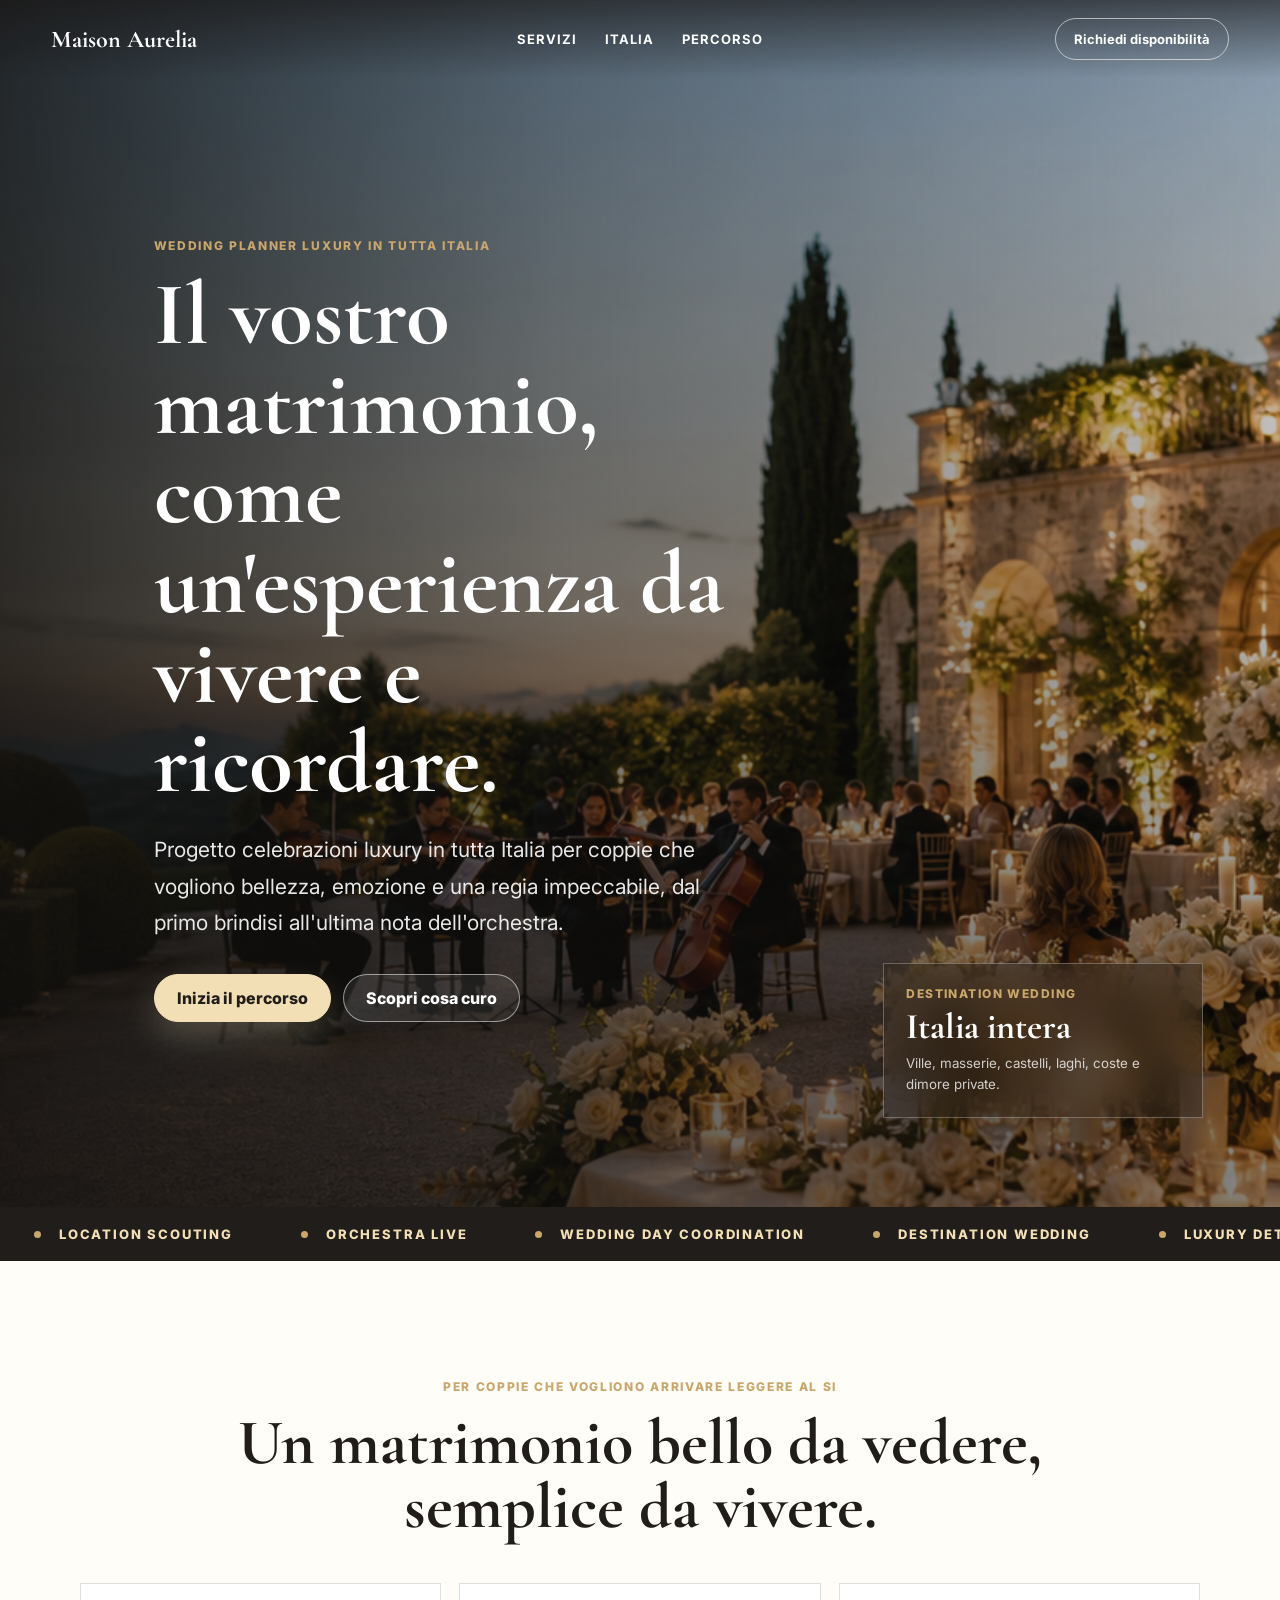
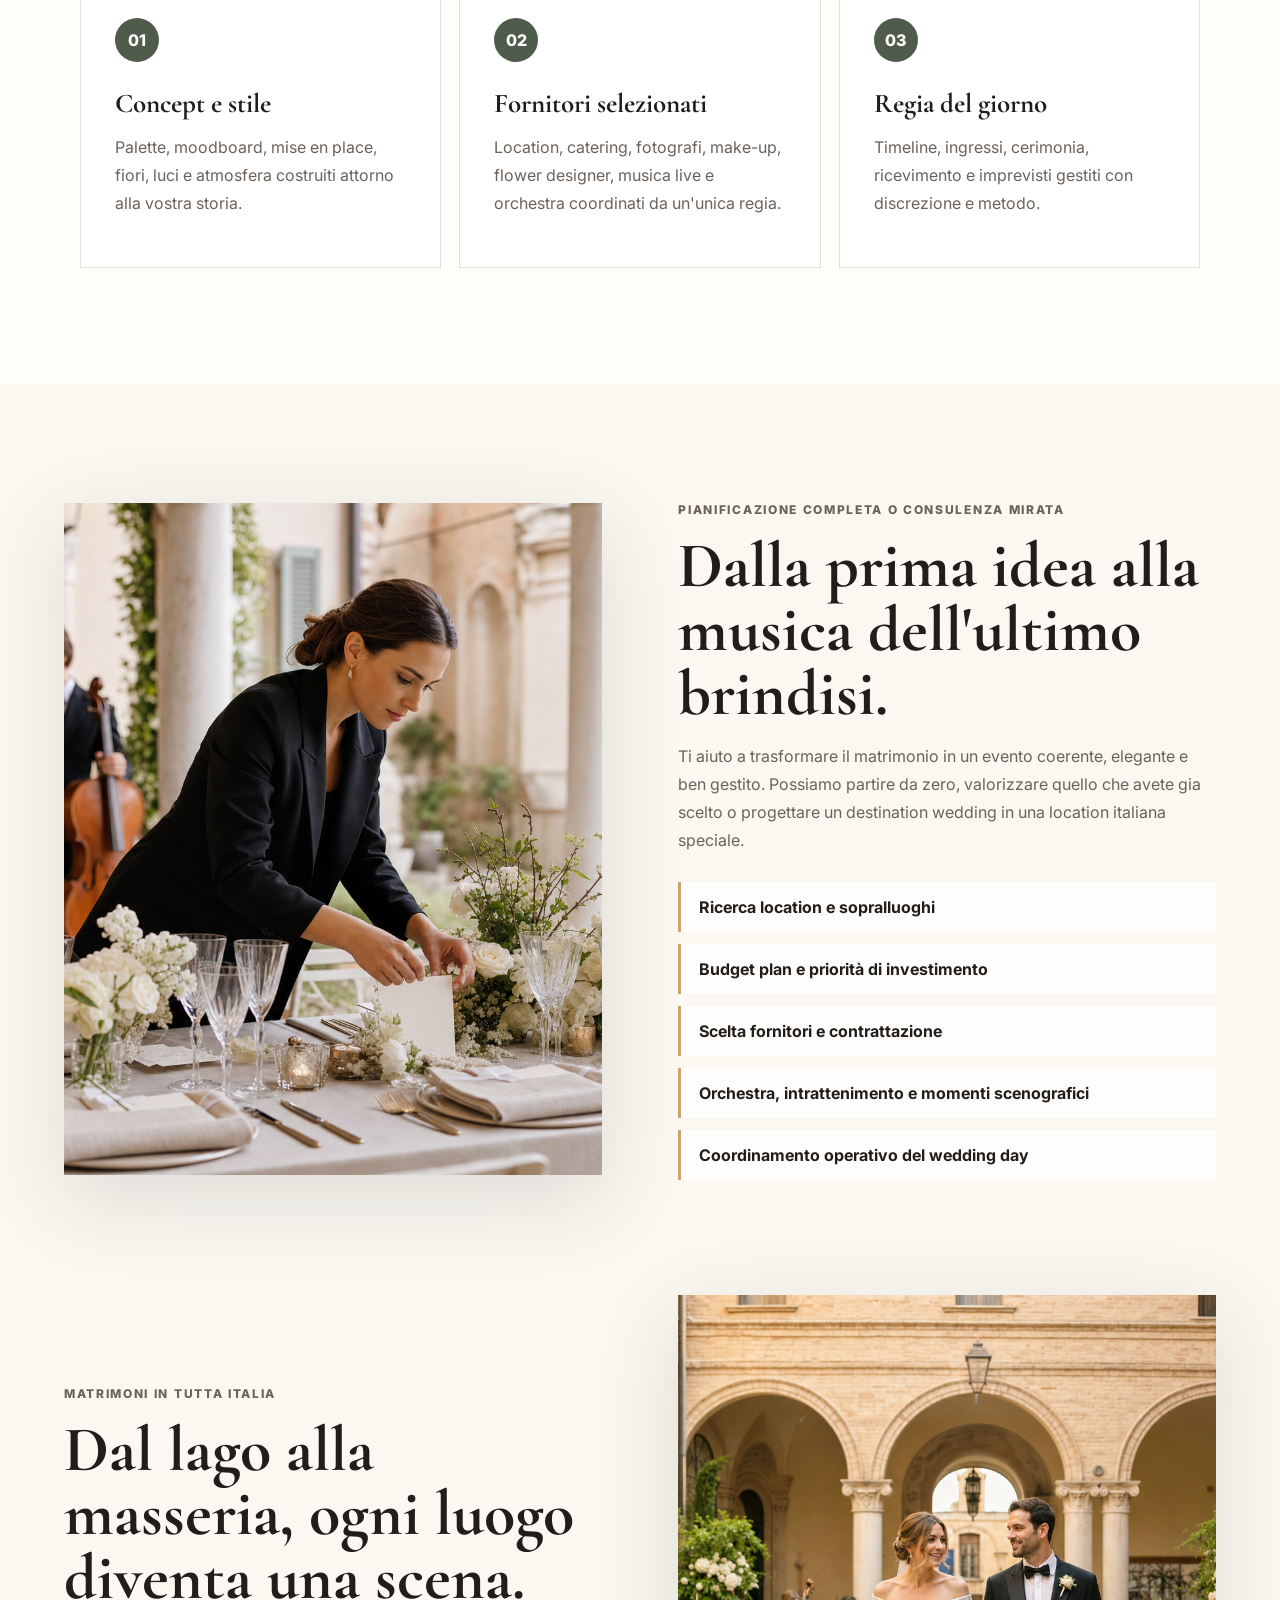
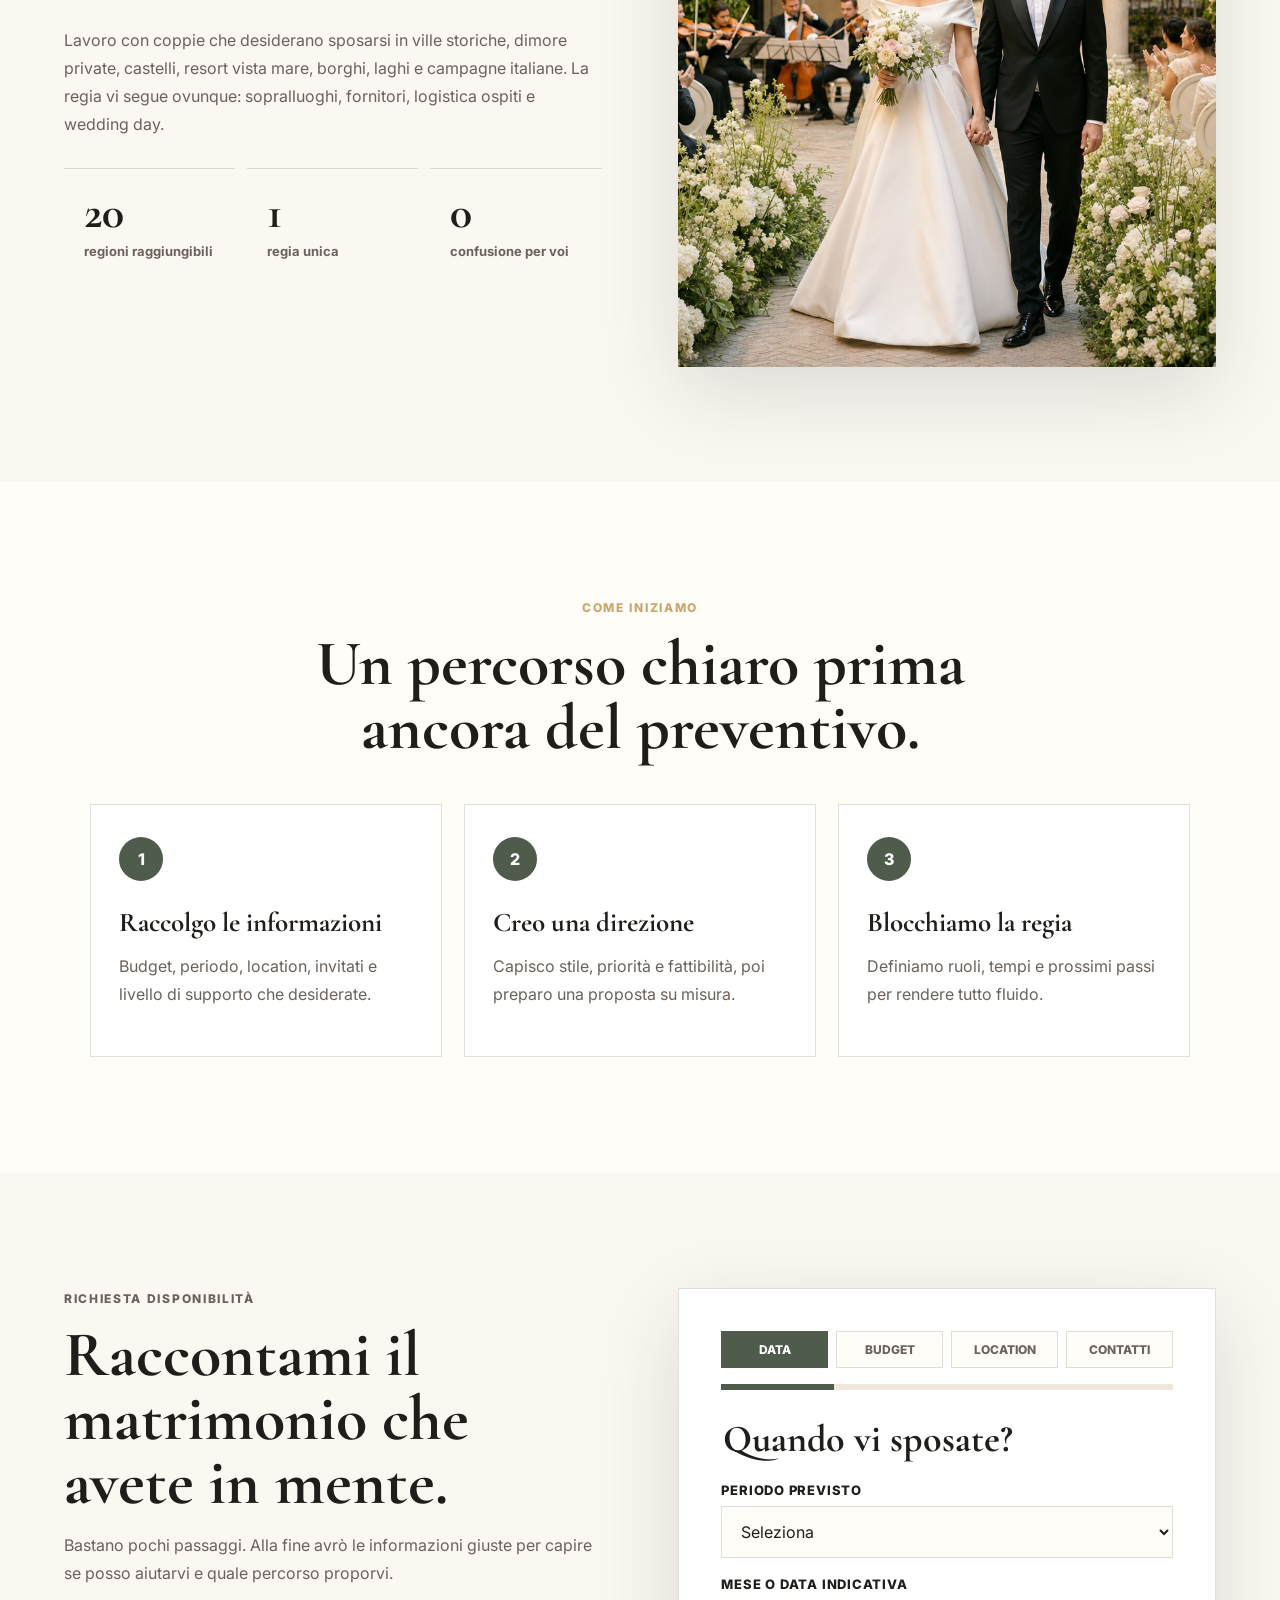
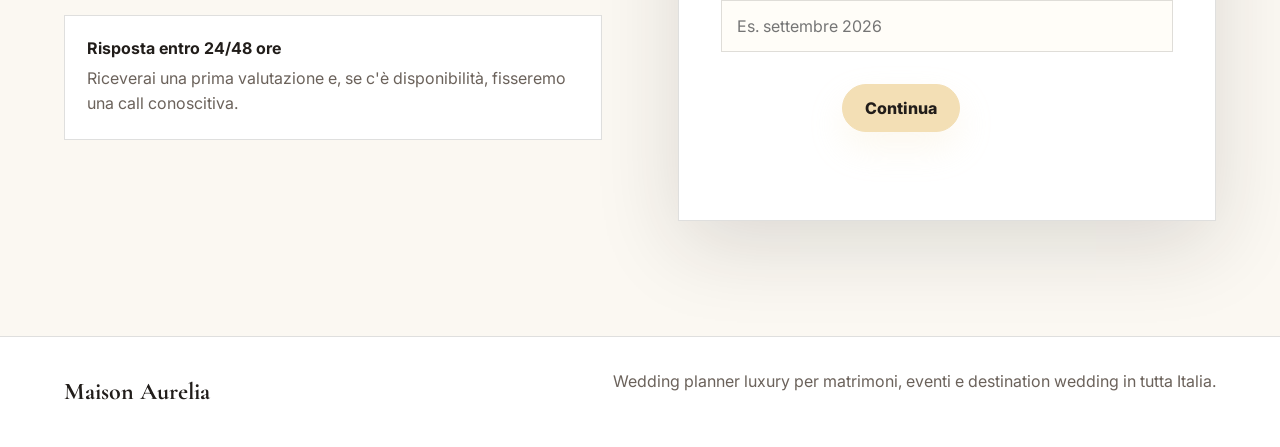
==== index.html @ 3a165bbe "Publish Maison Aurelia landing page" ====
<!doctype html>
<html lang="it">
  <head>
    <meta charset="UTF-8" />
    <meta name="viewport" content="width=device-width, initial-scale=1.0" />
    <title>Maison Aurelia | Wedding Planner Luxury in Italia</title>
    <meta
      name="description"
      content="Wedding planner luxury per matrimoni eleganti in tutta Italia. Progettazione, location, fornitori, orchestra e regia completa del giorno del si."
    />
    <link rel="preconnect" href="https://fonts.googleapis.com" />
    <link rel="preconnect" href="https://fonts.gstatic.com" crossorigin />
    <link
      href="https://fonts.googleapis.com/css2?family=Cormorant+Garamond:wght@500;600;700&family=Inter:wght@400;500;600;700&display=swap"
      rel="stylesheet"
    />
    <link rel="stylesheet" href="styles.css" />
  </head>
  <body>
    <header class="site-header" aria-label="Navigazione principale">
      <a class="brand" href="#top">Maison Aurelia</a>
      <nav>
        <a href="#servizi">Servizi</a>
        <a href="#italia">Italia</a>
        <a href="#percorso">Percorso</a>
      </nav>
      <a class="header-cta" href="#richiesta">Richiedi disponibilità</a>
    </header>

    <main id="top">
      <section class="hero" aria-label="Wedding planner luxury">
        <img src="assets/wedding-hero.png" alt="Ricevimento luxury con orchestra dal vivo" />
        <div class="hero-overlay"></div>
        <div class="hero-content">
          <p class="eyebrow">Wedding planner luxury in tutta Italia</p>
          <h1>Il vostro matrimonio, come un'esperienza da vivere e ricordare.</h1>
          <p class="hero-copy">
            Progetto celebrazioni luxury in tutta Italia per coppie che vogliono
            bellezza, emozione e una regia impeccabile, dal primo brindisi
            all'ultima nota dell'orchestra.
          </p>
          <div class="hero-actions">
            <a class="button primary" href="#richiesta">Inizia il percorso</a>
            <a class="button secondary" href="#servizi">Scopri cosa curo</a>
          </div>
        </div>
        <div class="hero-card" aria-label="Dettagli wedding experience">
          <span>Destination wedding</span>
          <strong>Italia intera</strong>
          <small>Ville, masserie, castelli, laghi, coste e dimore private.</small>
        </div>
      </section>

      <div class="marquee" aria-hidden="true">
        <div>
          <span>Location scouting</span>
          <span>Orchestra live</span>
          <span>Wedding day coordination</span>
          <span>Destination wedding</span>
          <span>Luxury details</span>
          <span>Location scouting</span>
          <span>Orchestra live</span>
          <span>Wedding day coordination</span>
        </div>
      </div>

      <section class="intro band">
        <div class="section-heading" data-reveal>
          <p class="eyebrow">Per coppie che vogliono arrivare leggere al si</p>
          <h2>Un matrimonio bello da vedere, semplice da vivere.</h2>
        </div>
        <div class="intro-grid">
          <article data-reveal>
            <span>01</span>
            <h3>Concept e stile</h3>
            <p>Palette, moodboard, mise en place, fiori, luci e atmosfera costruiti attorno alla vostra storia.</p>
          </article>
          <article data-reveal>
            <span>02</span>
            <h3>Fornitori selezionati</h3>
            <p>Location, catering, fotografi, make-up, flower designer, musica live e orchestra coordinati da un'unica regia.</p>
          </article>
          <article data-reveal>
            <span>03</span>
            <h3>Regia del giorno</h3>
            <p>Timeline, ingressi, cerimonia, ricevimento e imprevisti gestiti con discrezione e metodo.</p>
          </article>
        </div>
      </section>

      <section id="servizi" class="split-section">
        <div class="split-image" data-reveal>
          <img src="assets/wedding-planning.png" alt="Wedding planner che cura un allestimento elegante" />
        </div>
        <div class="split-copy" data-reveal>
          <p class="eyebrow">Pianificazione completa o consulenza mirata</p>
          <h2>Dalla prima idea alla musica dell'ultimo brindisi.</h2>
          <p>
            Ti aiuto a trasformare il matrimonio in un evento coerente, elegante e ben gestito.
            Possiamo partire da zero, valorizzare quello che avete gia scelto o progettare
            un destination wedding in una location italiana speciale.
          </p>
          <ul class="check-list">
            <li>Ricerca location e sopralluoghi</li>
            <li>Budget plan e priorità di investimento</li>
            <li>Scelta fornitori e contrattazione</li>
            <li>Orchestra, intrattenimento e momenti scenografici</li>
            <li>Coordinamento operativo del wedding day</li>
          </ul>
        </div>
      </section>

      <section id="italia" class="italy-section">
        <div class="italy-copy" data-reveal>
          <p class="eyebrow">Matrimoni in tutta Italia</p>
          <h2>Dal lago alla masseria, ogni luogo diventa una scena.</h2>
          <p>
            Lavoro con coppie che desiderano sposarsi in ville storiche, dimore private,
            castelli, resort vista mare, borghi, laghi e campagne italiane. La regia
            vi segue ovunque: sopralluoghi, fornitori, logistica ospiti e wedding day.
          </p>
          <div class="stats">
            <div><strong data-count="20">0</strong><span>regioni raggiungibili</span></div>
            <div><strong data-count="1">0</strong><span>regia unica</span></div>
            <div><strong data-count="0">0</strong><span>confusione per voi</span></div>
          </div>
        </div>
        <div class="italy-image" data-reveal>
          <img src="assets/wedding-italy.png" alt="Cerimonia luxury italiana con orchestra" />
        </div>
      </section>

      <section id="percorso" class="process band">
        <div class="section-heading narrow" data-reveal>
          <p class="eyebrow">Come iniziamo</p>
          <h2>Un percorso chiaro prima ancora del preventivo.</h2>
        </div>
        <div class="timeline">
          <div data-reveal>
            <span>1</span>
            <h3>Raccolgo le informazioni</h3>
            <p>Budget, periodo, location, invitati e livello di supporto che desiderate.</p>
          </div>
          <div data-reveal>
            <span>2</span>
            <h3>Creo una direzione</h3>
            <p>Capisco stile, priorità e fattibilità, poi preparo una proposta su misura.</p>
          </div>
          <div data-reveal>
            <span>3</span>
            <h3>Blocchiamo la regia</h3>
            <p>Definiamo ruoli, tempi e prossimi passi per rendere tutto fluido.</p>
          </div>
        </div>
      </section>

      <section id="richiesta" class="lead-section">
        <div class="lead-copy" data-reveal>
          <p class="eyebrow">Richiesta disponibilità</p>
          <h2>Raccontami il matrimonio che avete in mente.</h2>
          <p>
            Bastano pochi passaggi. Alla fine avrò le informazioni giuste per capire
            se posso aiutarvi e quale percorso proporvi.
          </p>
          <div class="contact-note">
            <strong>Risposta entro 24/48 ore</strong>
            <span>Riceverai una prima valutazione e, se c'è disponibilità, fisseremo una call conoscitiva.</span>
          </div>
        </div>

        <form class="wizard" id="weddingForm" data-reveal>
          <div class="step-dots" aria-label="Step richiesta">
            <span class="active">Data</span>
            <span>Budget</span>
            <span>Location</span>
            <span>Contatti</span>
          </div>
          <div class="progress" aria-label="Avanzamento form">
            <span class="progress-bar" id="progressBar"></span>
          </div>

          <fieldset class="step active" data-step="0">
            <legend>Quando vi sposate?</legend>
            <label>
              <span>Periodo previsto</span>
              <select name="periodo" required>
                <option value="">Seleziona</option>
                <option>Quest'anno</option>
                <option>Prossimo anno</option>
                <option>Tra due anni</option>
                <option>Data ancora da definire</option>
              </select>
            </label>
            <label>
              <span>Mese o data indicativa</span>
              <input name="data" type="text" placeholder="Es. settembre 2026" />
            </label>
          </fieldset>

          <fieldset class="step" data-step="1">
            <legend>Budget e dimensione</legend>
            <label>
              <span>Budget complessivo indicativo</span>
              <select name="budget" required>
                <option value="">Seleziona</option>
                <option>Fino a 20.000 euro</option>
                <option>20.000 - 35.000 euro</option>
                <option>35.000 - 60.000 euro</option>
                <option>Oltre 60.000 euro</option>
              </select>
            </label>
            <label>
              <span>Numero invitati</span>
              <input name="invitati" type="number" min="10" max="500" placeholder="Es. 120" required />
            </label>
          </fieldset>

          <fieldset class="step" data-step="2">
            <legend>Location e stile</legend>
            <label>
              <span>Avete già una location?</span>
              <select name="location" required>
                <option value="">Seleziona</option>
                <option>Si, già prenotata</option>
                <option>Si, ma non ancora confermata</option>
                <option>No, vorremmo aiuto a trovarla</option>
              </select>
            </label>
            <label>
              <span>Dove vorreste sposarvi?</span>
              <input name="zona" type="text" placeholder="Es. Toscana, Lago di Como, Puglia, Sicilia" required />
            </label>
          </fieldset>

          <fieldset class="step" data-step="3">
            <legend>Contatti</legend>
            <label>
              <span>Nome</span>
              <input name="nome" type="text" placeholder="Il tuo nome" required />
            </label>
            <label>
              <span>Email o WhatsApp</span>
              <input name="contatto" type="text" placeholder="Email o numero" required />
            </label>
            <label>
              <span>Cosa desiderate?</span>
              <textarea name="messaggio" rows="4" placeholder="Raccontami atmosfera, priorità, dubbi o sogni."></textarea>
            </label>
          </fieldset>

          <div class="wizard-actions">
            <button class="button ghost" type="button" id="prevBtn">Indietro</button>
            <button class="button primary" type="button" id="nextBtn">Continua</button>
            <button class="button primary hidden" type="submit" id="submitBtn">Invia richiesta</button>
          </div>
          <p class="form-status" id="formStatus" role="status" aria-live="polite"></p>
        </form>
      </section>
    </main>

    <footer>
      <p>Maison Aurelia</p>
      <span>Wedding planner luxury per matrimoni, eventi e destination wedding in tutta Italia.</span>
    </footer>

    <script src="script.js"></script>
  </body>
</html>
---- styles.css ----
:root {
  --ink: #211d1a;
  --muted: #6b625b;
  --paper: #fbf8f2;
  --ivory: #fffdf8;
  --sage: #77836f;
  --olive: #4f5b4b;
  --champagne: #c9a66b;
  --line: rgba(33, 29, 26, 0.14);
  --shadow: 0 24px 80px rgba(33, 29, 26, 0.14);
  font-family: "Inter", system-ui, sans-serif;
}

* {
  box-sizing: border-box;
}

html {
  scroll-behavior: smooth;
}

body {
  margin: 0;
  color: var(--ink);
  background: var(--paper);
}

body::selection {
  color: #fff;
  background: var(--olive);
}

img {
  display: block;
  width: 100%;
}

a {
  color: inherit;
  text-decoration: none;
}

.site-header {
  position: fixed;
  top: 0;
  left: 0;
  right: 0;
  z-index: 20;
  display: grid;
  grid-template-columns: 1fr auto 1fr;
  align-items: center;
  gap: 24px;
  padding: 18px clamp(18px, 4vw, 54px);
  color: #fff;
  background: linear-gradient(to bottom, rgba(25, 22, 20, 0.62), rgba(25, 22, 20, 0));
  transition: background 0.25s ease, padding 0.25s ease, box-shadow 0.25s ease;
}

.site-header.scrolled {
  padding-top: 12px;
  padding-bottom: 12px;
  background: rgba(31, 28, 24, 0.9);
  backdrop-filter: blur(18px);
  box-shadow: 0 12px 40px rgba(0, 0, 0, 0.18);
}

.brand {
  font-family: "Cormorant Garamond", serif;
  font-size: 24px;
  font-weight: 700;
}

nav {
  display: flex;
  gap: 28px;
  font-size: 13px;
  font-weight: 700;
  letter-spacing: 0.08em;
  text-transform: uppercase;
}

.header-cta {
  justify-self: end;
  padding: 12px 18px;
  border: 1px solid rgba(255, 255, 255, 0.58);
  border-radius: 999px;
  font-size: 13px;
  font-weight: 700;
}

.hero {
  position: relative;
  min-height: 92vh;
  display: grid;
  align-items: center;
  overflow: hidden;
}

.hero img,
.hero-overlay {
  position: absolute;
  inset: 0;
  height: 100%;
}

.hero img {
  object-fit: cover;
  transform: scale(1.04);
  transition: transform 0.18s ease-out;
}

.hero-overlay {
  background:
    linear-gradient(90deg, rgba(19, 17, 15, 0.82), rgba(19, 17, 15, 0.43) 43%, rgba(19, 17, 15, 0.12)),
    linear-gradient(to top, rgba(19, 17, 15, 0.45), rgba(19, 17, 15, 0));
}

.hero-content {
  position: relative;
  z-index: 1;
  max-width: 760px;
  padding: 120px clamp(22px, 7vw, 96px) 70px;
  color: #fff;
  animation: heroEntrance 0.9s ease both;
}

.eyebrow {
  margin: 0 0 14px;
  color: var(--champagne);
  font-size: 12px;
  font-weight: 800;
  letter-spacing: 0.14em;
  text-transform: uppercase;
}

h1,
h2,
h3 {
  margin: 0;
  font-family: "Cormorant Garamond", serif;
  font-weight: 700;
  line-height: 1;
}

h1 {
  max-width: 720px;
  font-size: clamp(48px, 7vw, 92px);
}

h2 {
  font-size: clamp(38px, 5vw, 64px);
}

h3 {
  font-size: 27px;
}

p {
  line-height: 1.75;
}

.hero-copy {
  max-width: 620px;
  margin: 24px 0 0;
  color: rgba(255, 255, 255, 0.9);
  font-size: clamp(17px, 2vw, 21px);
}

.hero-actions,
.wizard-actions {
  display: flex;
  flex-wrap: wrap;
  gap: 12px;
  margin-top: 32px;
}

.hero-card {
  position: absolute;
  right: clamp(18px, 6vw, 86px);
  bottom: clamp(26px, 7vw, 90px);
  z-index: 2;
  width: min(320px, calc(100% - 36px));
  padding: 22px;
  color: #fff;
  border: 1px solid rgba(255, 255, 255, 0.28);
  background: rgba(31, 28, 24, 0.42);
  backdrop-filter: blur(18px);
  box-shadow: 0 30px 70px rgba(0, 0, 0, 0.24);
  animation: floatCard 5.8s ease-in-out infinite;
}

.hero-card span,
.hero-card small {
  display: block;
}

.hero-card span {
  color: var(--champagne);
  font-size: 12px;
  font-weight: 800;
  letter-spacing: 0.12em;
  text-transform: uppercase;
}

.hero-card strong {
  display: block;
  margin: 8px 0;
  font-family: "Cormorant Garamond", serif;
  font-size: 36px;
  line-height: 1;
}

.hero-card small {
  color: rgba(255, 255, 255, 0.78);
  line-height: 1.55;
}

.marquee {
  overflow: hidden;
  border-block: 1px solid var(--line);
  background: #211d1a;
  color: #f3dfb5;
}

.marquee div {
  display: flex;
  width: max-content;
  animation: marqueeSlide 26s linear infinite;
}

.marquee span {
  display: inline-flex;
  align-items: center;
  padding: 18px 34px;
  font-size: 13px;
  font-weight: 800;
  letter-spacing: 0.14em;
  text-transform: uppercase;
  white-space: nowrap;
}

.marquee span::before {
  content: "";
  width: 7px;
  height: 7px;
  margin-right: 18px;
  border-radius: 50%;
  background: var(--champagne);
}

.button {
  display: inline-flex;
  align-items: center;
  justify-content: center;
  min-height: 48px;
  padding: 0 22px;
  border: 1px solid transparent;
  border-radius: 999px;
  font: inherit;
  font-weight: 800;
  cursor: pointer;
  transition: transform 0.2s ease, box-shadow 0.2s ease, background 0.2s ease;
}

.button:hover {
  transform: translateY(-2px);
}

.button.primary {
  color: #211d1a;
  background: #f3dfb5;
  border-color: #f3dfb5;
  box-shadow: 0 16px 34px rgba(243, 223, 181, 0.22);
}

.button.secondary {
  color: #fff;
  border-color: rgba(255, 255, 255, 0.52);
  background: rgba(255, 255, 255, 0.08);
}

.button.ghost {
  color: var(--ink);
  border-color: var(--line);
  background: transparent;
}

.band {
  background: var(--ivory);
}

section {
  padding: clamp(70px, 9vw, 118px) clamp(20px, 5vw, 78px);
}

.section-heading {
  max-width: 860px;
  margin: 0 auto 44px;
  text-align: center;
}

.section-heading.narrow {
  max-width: 680px;
}

.intro-grid {
  display: grid;
  grid-template-columns: repeat(3, minmax(0, 1fr));
  gap: 18px;
  max-width: 1120px;
  margin: 0 auto;
}

.intro-grid article {
  min-height: 260px;
  padding: 34px;
  border: 1px solid var(--line);
  background: #fff;
  transition: transform 0.25s ease, box-shadow 0.25s ease, border-color 0.25s ease;
}

.intro-grid article:hover,
.timeline div:hover {
  transform: translateY(-8px);
  border-color: rgba(201, 166, 107, 0.48);
  box-shadow: 0 22px 60px rgba(33, 29, 26, 0.1);
}

.intro-grid span,
.timeline span {
  display: inline-flex;
  align-items: center;
  justify-content: center;
  width: 44px;
  height: 44px;
  margin-bottom: 28px;
  border-radius: 50%;
  color: #fff;
  background: var(--olive);
  font-weight: 800;
}

.intro-grid p,
.split-copy p,
.italy-copy p,
.lead-copy p,
.timeline p {
  color: var(--muted);
}

.split-section,
.italy-section,
.lead-section {
  display: grid;
  grid-template-columns: minmax(0, 1fr) minmax(0, 1fr);
  gap: clamp(36px, 6vw, 86px);
  align-items: center;
  max-width: 1280px;
  margin: 0 auto;
}

.split-image img,
.italy-image img {
  aspect-ratio: 4 / 5;
  object-fit: cover;
  box-shadow: var(--shadow);
  transition: transform 0.45s ease, filter 0.45s ease;
}

.split-image:hover img,
.italy-image:hover img {
  transform: scale(1.025);
  filter: saturate(1.04) contrast(1.03);
}

.check-list {
  display: grid;
  gap: 12px;
  margin: 28px 0 0;
  padding: 0;
  list-style: none;
}

.check-list li {
  padding: 15px 18px;
  border-left: 3px solid var(--champagne);
  background: rgba(255, 255, 255, 0.72);
  font-weight: 700;
}

.italy-section {
  padding-top: 0;
}

.stats {
  display: grid;
  grid-template-columns: repeat(3, 1fr);
  gap: 12px;
  margin-top: 30px;
}

.stats div {
  padding: 20px;
  border-top: 1px solid var(--line);
}

.stats strong {
  display: block;
  font-family: "Cormorant Garamond", serif;
  font-size: 46px;
  line-height: 1;
}

.stats span {
  display: block;
  margin-top: 8px;
  color: var(--muted);
  font-size: 13px;
  font-weight: 700;
}

.timeline {
  display: grid;
  grid-template-columns: repeat(3, 1fr);
  gap: 22px;
  max-width: 1100px;
  margin: 0 auto;
}

.timeline div {
  padding: 32px 28px;
  background: #fff;
  border: 1px solid var(--line);
  transition: transform 0.25s ease, box-shadow 0.25s ease, border-color 0.25s ease;
}

.lead-section {
  align-items: start;
}

.contact-note {
  margin-top: 28px;
  padding: 22px;
  border: 1px solid var(--line);
  background: #fff;
}

.contact-note strong,
.contact-note span {
  display: block;
}

.contact-note span {
  margin-top: 8px;
  color: var(--muted);
  line-height: 1.6;
}

.wizard {
  padding: clamp(24px, 4vw, 42px);
  background: #fff;
  border: 1px solid var(--line);
  box-shadow: var(--shadow);
}

.step-dots {
  display: grid;
  grid-template-columns: repeat(4, 1fr);
  gap: 8px;
  margin-bottom: 16px;
}

.step-dots span {
  padding: 10px 8px;
  color: var(--muted);
  background: var(--ivory);
  border: 1px solid var(--line);
  font-size: 12px;
  font-weight: 800;
  text-align: center;
  text-transform: uppercase;
}

.step-dots span.active {
  color: #fff;
  background: var(--olive);
  border-color: var(--olive);
}

.progress {
  height: 6px;
  margin-bottom: 30px;
  overflow: hidden;
  background: #eee7da;
}

.progress-bar {
  display: block;
  width: 25%;
  height: 100%;
  background: var(--olive);
  transition: width 0.25s ease;
}

fieldset {
  margin: 0;
  padding: 0;
  border: 0;
}

.step {
  display: none;
}

.step.active {
  display: grid;
  gap: 18px;
  animation: stepIn 0.28s ease both;
}

legend {
  margin-bottom: 24px;
  font-family: "Cormorant Garamond", serif;
  font-size: 38px;
  font-weight: 700;
  line-height: 1;
}

label span {
  display: block;
  margin-bottom: 8px;
  font-size: 13px;
  font-weight: 800;
  letter-spacing: 0.06em;
  text-transform: uppercase;
}

input,
select,
textarea {
  width: 100%;
  min-height: 52px;
  padding: 14px 15px;
  border: 1px solid var(--line);
  border-radius: 0;
  color: var(--ink);
  background: var(--ivory);
  font: inherit;
  transition: border-color 0.2s ease, box-shadow 0.2s ease, background 0.2s ease;
}

input:focus,
select:focus,
textarea:focus {
  outline: 0;
  border-color: rgba(201, 166, 107, 0.9);
  background: #fff;
  box-shadow: 0 0 0 4px rgba(201, 166, 107, 0.12);
}

textarea {
  resize: vertical;
}

.hidden {
  display: none;
}

.form-status {
  min-height: 28px;
  margin: 18px 0 0;
  color: var(--olive);
  font-weight: 800;
}

footer {
  display: flex;
  justify-content: space-between;
  gap: 24px;
  padding: 34px clamp(20px, 5vw, 78px);
  border-top: 1px solid var(--line);
  color: var(--muted);
  background: #fff;
}

footer p {
  margin: 0;
  color: var(--ink);
  font-family: "Cormorant Garamond", serif;
  font-size: 24px;
  font-weight: 700;
}

[data-reveal] {
  opacity: 0;
  transform: translateY(26px);
  transition: opacity 0.7s ease, transform 0.7s ease;
}

[data-reveal].revealed {
  opacity: 1;
  transform: translateY(0);
}

@keyframes heroEntrance {
  from {
    opacity: 0;
    transform: translateY(18px);
  }
  to {
    opacity: 1;
    transform: translateY(0);
  }
}

@keyframes floatCard {
  0%,
  100% {
    transform: translateY(0);
  }
  50% {
    transform: translateY(-14px);
  }
}

@keyframes marqueeSlide {
  from {
    transform: translateX(0);
  }
  to {
    transform: translateX(-50%);
  }
}

@keyframes stepIn {
  from {
    opacity: 0;
    transform: translateX(10px);
  }
  to {
    opacity: 1;
    transform: translateX(0);
  }
}

@media (prefers-reduced-motion: reduce) {
  *,
  *::before,
  *::after {
    animation-duration: 0.001ms !important;
    animation-iteration-count: 1 !important;
    scroll-behavior: auto !important;
    transition-duration: 0.001ms !important;
  }
}

@media (max-width: 860px) {
  .site-header {
    position: absolute;
    grid-template-columns: 1fr;
    gap: 14px;
    color: #fff;
  }

  nav {
    order: 3;
    gap: 16px;
    overflow-x: auto;
  }

  .header-cta {
    justify-self: start;
  }

  .hero {
    min-height: 86vh;
  }

  .hero-content {
    padding-top: 190px;
    padding-bottom: 170px;
  }

  .hero-card {
    left: 18px;
    right: auto;
    bottom: 24px;
  }

  .intro-grid,
  .split-section,
  .italy-section,
  .lead-section,
  .timeline {
    grid-template-columns: 1fr;
  }

  .italy-section {
    padding-top: 70px;
  }

  .stats {
    grid-template-columns: 1fr;
  }

  .step-dots {
    grid-template-columns: repeat(2, 1fr);
  }

  footer {
    display: block;
  }
}

@media (max-width: 520px) {
  h1 {
    font-size: 45px;
  }

  h2 {
    font-size: 38px;
  }

  section {
    padding-left: 18px;
    padding-right: 18px;
  }

  .intro-grid article,
  .timeline div,
  .wizard {
    padding: 24px;
  }

  .button {
    width: 100%;
  }
}
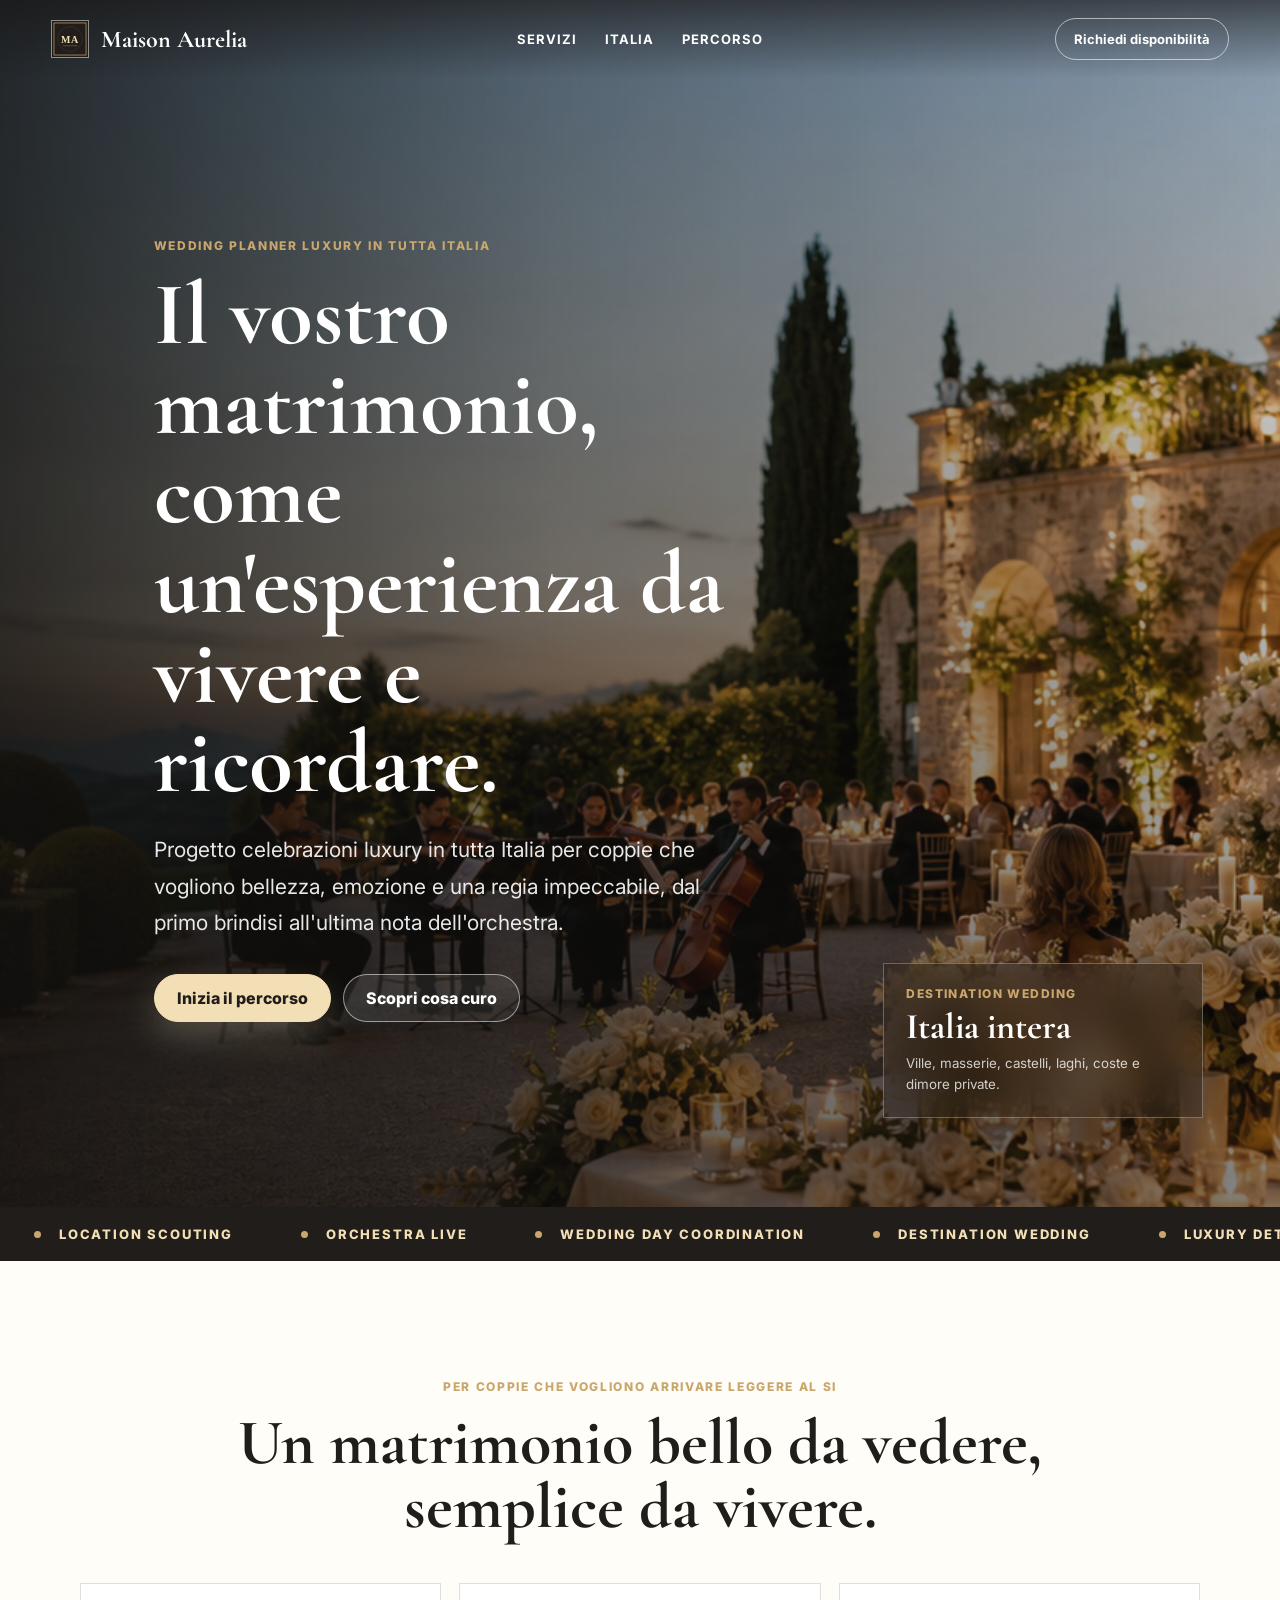
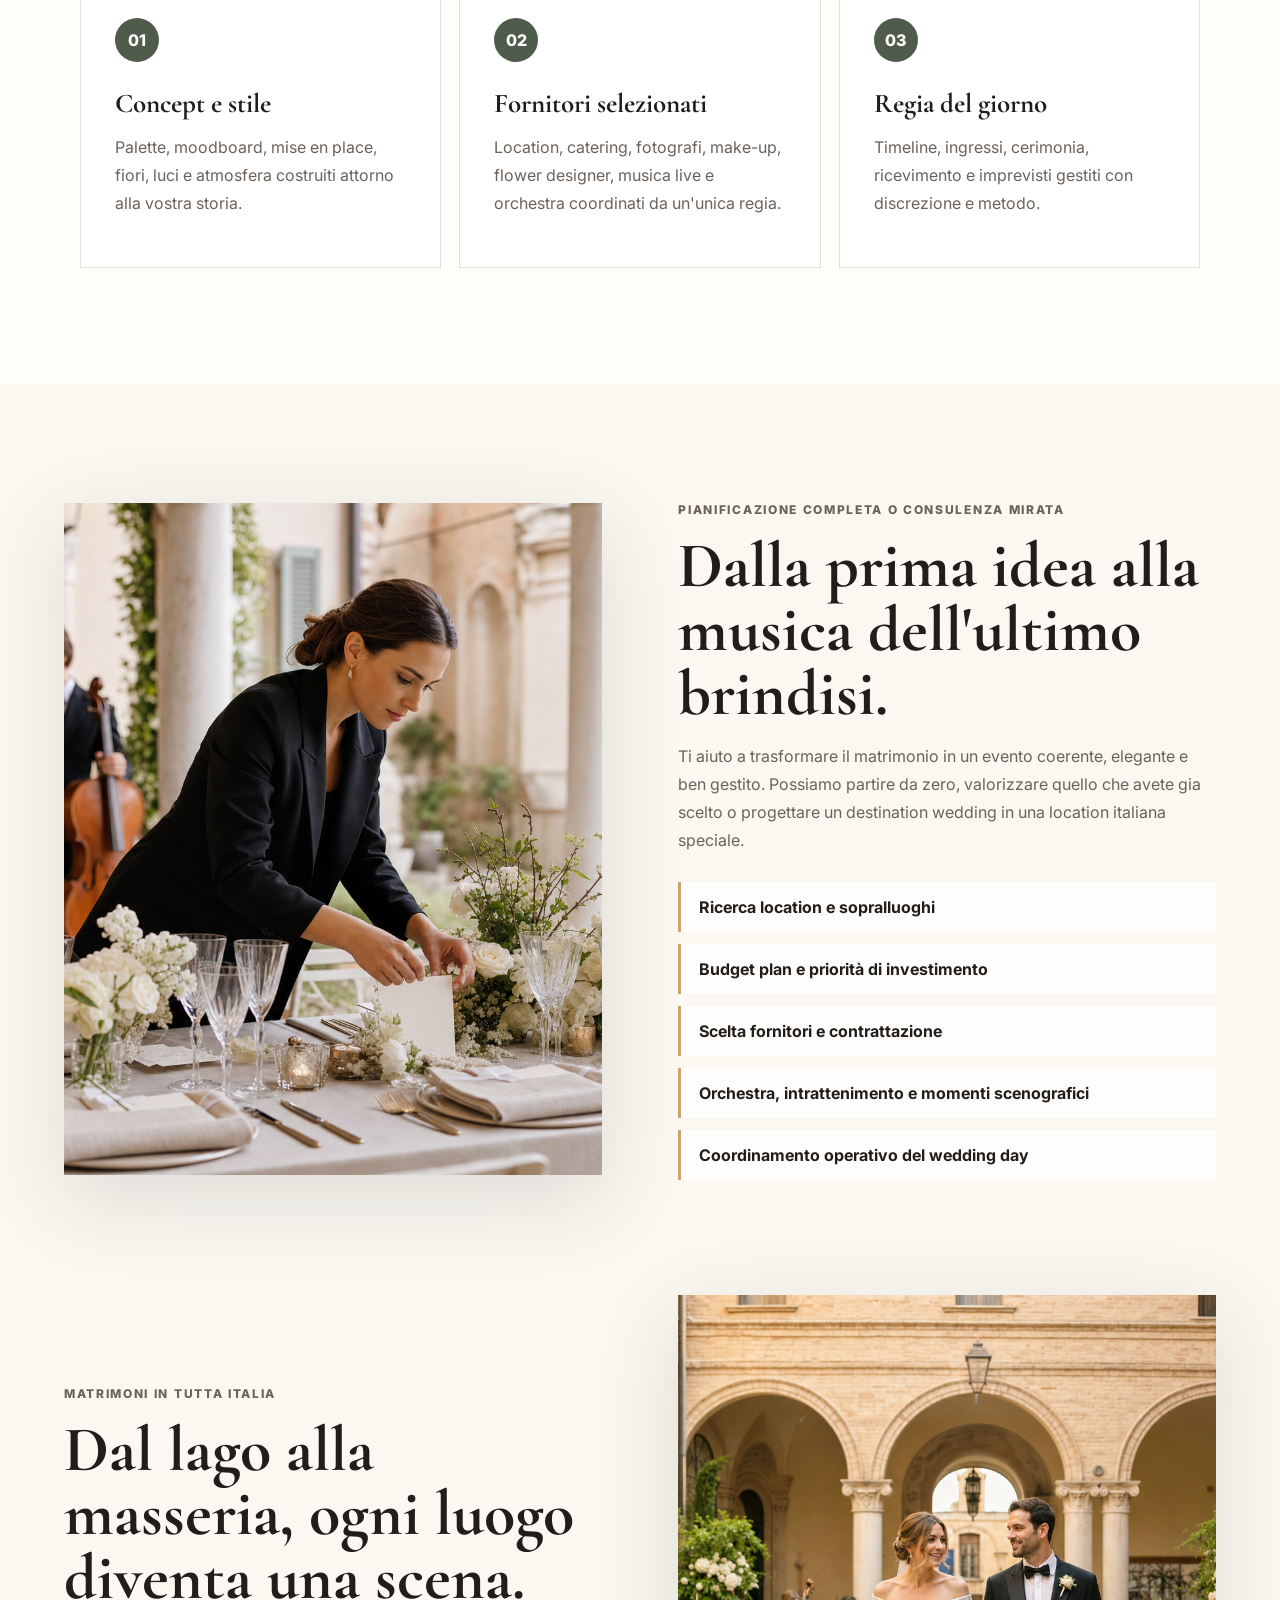
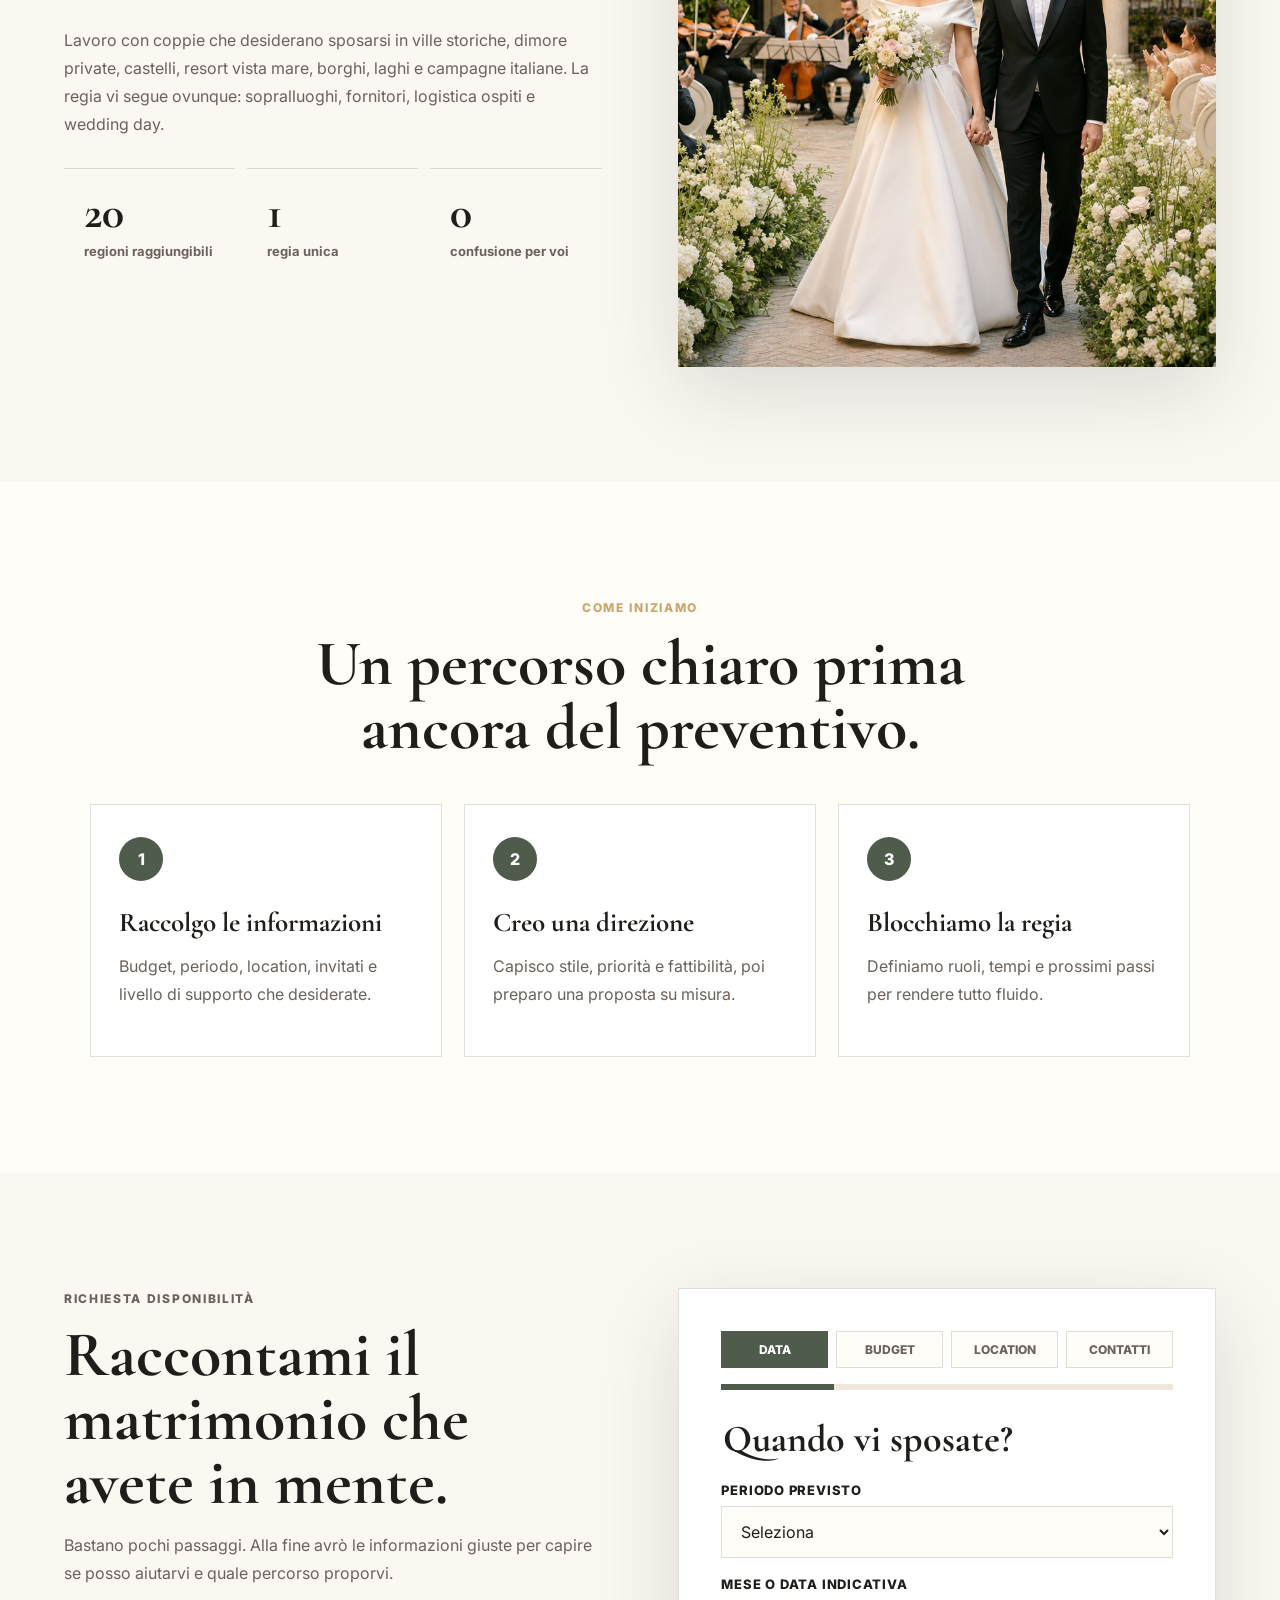
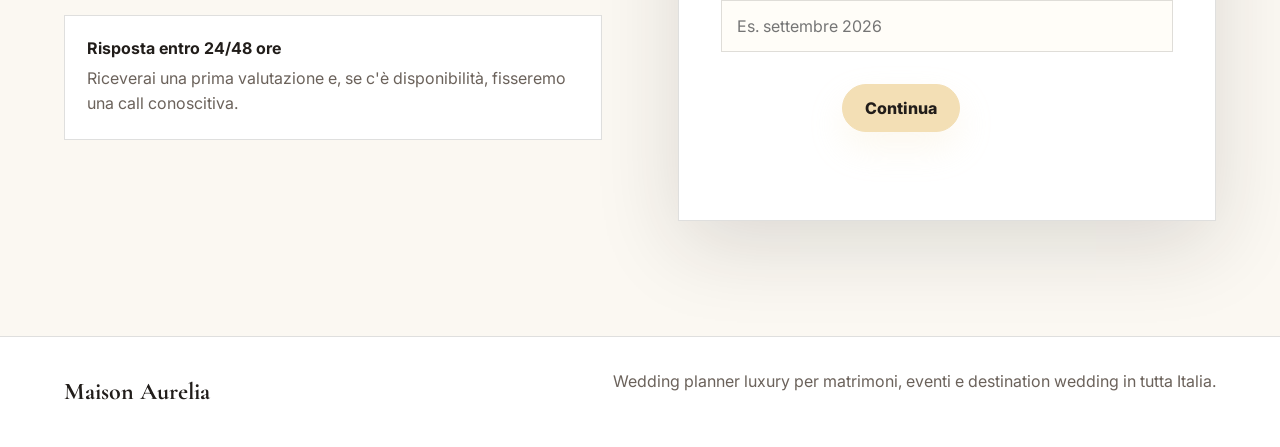
==== commit 7ca6b6df: "Add Maison Aurelia logo asset" ====
--- a/index.html
+++ b/index.html
@@ -1,6 +1,15 @@
 <!doctype html>
 <html lang="it">
   <head>
+    <!-- Google Tag Manager: replace GTM-XXXXXXX with your real container ID. -->
+    <script>
+      (function(w,d,s,l,i){w[l]=w[l]||[];w[l].push({'gtm.start':
+      new Date().getTime(),event:'gtm.js'});var f=d.getElementsByTagName(s)[0],
+      j=d.createElement(s),dl=l!='dataLayer'?'&l='+l:'';j.async=true;j.src=
+      'https://www.googletagmanager.com/gtm.js?id='+i+dl;f.parentNode.insertBefore(j,f);
+      })(window,document,'script','dataLayer','GTM-XXXXXXX');
+    </script>
+    <!-- End Google Tag Manager -->
     <meta charset="UTF-8" />
     <meta name="viewport" content="width=device-width, initial-scale=1.0" />
     <title>Maison Aurelia | Wedding Planner Luxury in Italia</title>
@@ -10,6 +19,8 @@
     />
     <link rel="preconnect" href="https://fonts.googleapis.com" />
     <link rel="preconnect" href="https://fonts.gstatic.com" crossorigin />
+    <link rel="icon" href="assets/maison-aurelia-logo.svg" type="image/svg+xml" />
+    <meta property="og:image" content="https://sarazakariamkt-cyber.github.io/maison-aurelia-weddings/assets/maison-aurelia-logo.svg" />
     <link
       href="https://fonts.googleapis.com/css2?family=Cormorant+Garamond:wght@500;600;700&family=Inter:wght@400;500;600;700&display=swap"
       rel="stylesheet"
@@ -17,8 +28,21 @@
     <link rel="stylesheet" href="styles.css" />
   </head>
   <body>
+    <!-- Google Tag Manager (noscript): replace GTM-XXXXXXX with your real container ID. -->
+    <noscript>
+      <iframe
+        src="https://www.googletagmanager.com/ns.html?id=GTM-XXXXXXX"
+        height="0"
+        width="0"
+        style="display:none;visibility:hidden"
+      ></iframe>
+    </noscript>
+    <!-- End Google Tag Manager (noscript) -->
     <header class="site-header" aria-label="Navigazione principale">
-      <a class="brand" href="#top">Maison Aurelia</a>
+      <a class="brand brand-with-mark" href="#top">
+        <img src="assets/maison-aurelia-logo.svg" alt="Maison Aurelia logo" />
+        <span>Maison Aurelia</span>
+      </a>
       <nav>
         <a href="#servizi">Servizi</a>
         <a href="#italia">Italia</a>
--- a/styles.css
+++ b/styles.css
@@ -68,6 +68,18 @@
   font-family: "Cormorant Garamond", serif;
   font-size: 24px;
   font-weight: 700;
+}
+
+.brand-with-mark {
+  display: inline-flex;
+  align-items: center;
+  gap: 12px;
+}
+
+.brand-with-mark img {
+  width: 38px;
+  height: 38px;
+  border: 1px solid rgba(255, 255, 255, 0.48);
 }
 
 nav {
@@ -591,6 +603,37 @@
   font-weight: 700;
 }
 
+.thank-you-page {
+  min-height: 100vh;
+  display: grid;
+  place-items: center;
+  padding: 32px;
+  background:
+    linear-gradient(rgba(33, 29, 26, 0.58), rgba(33, 29, 26, 0.58)),
+    url("assets/wedding-hero.png") center / cover;
+}
+
+.thank-you-panel {
+  max-width: 760px;
+  padding: clamp(32px, 6vw, 72px);
+  color: #fff;
+  background: rgba(33, 29, 26, 0.68);
+  border: 1px solid rgba(255, 255, 255, 0.22);
+  backdrop-filter: blur(18px);
+  box-shadow: 0 30px 90px rgba(0, 0, 0, 0.28);
+}
+
+.thank-you-panel h1 {
+  font-size: clamp(44px, 7vw, 76px);
+}
+
+.thank-you-panel p:not(.eyebrow) {
+  max-width: 600px;
+  margin: 22px 0 32px;
+  color: rgba(255, 255, 255, 0.86);
+  font-size: 18px;
+}
+
 [data-reveal] {
   opacity: 0;
   transform: translateY(26px);
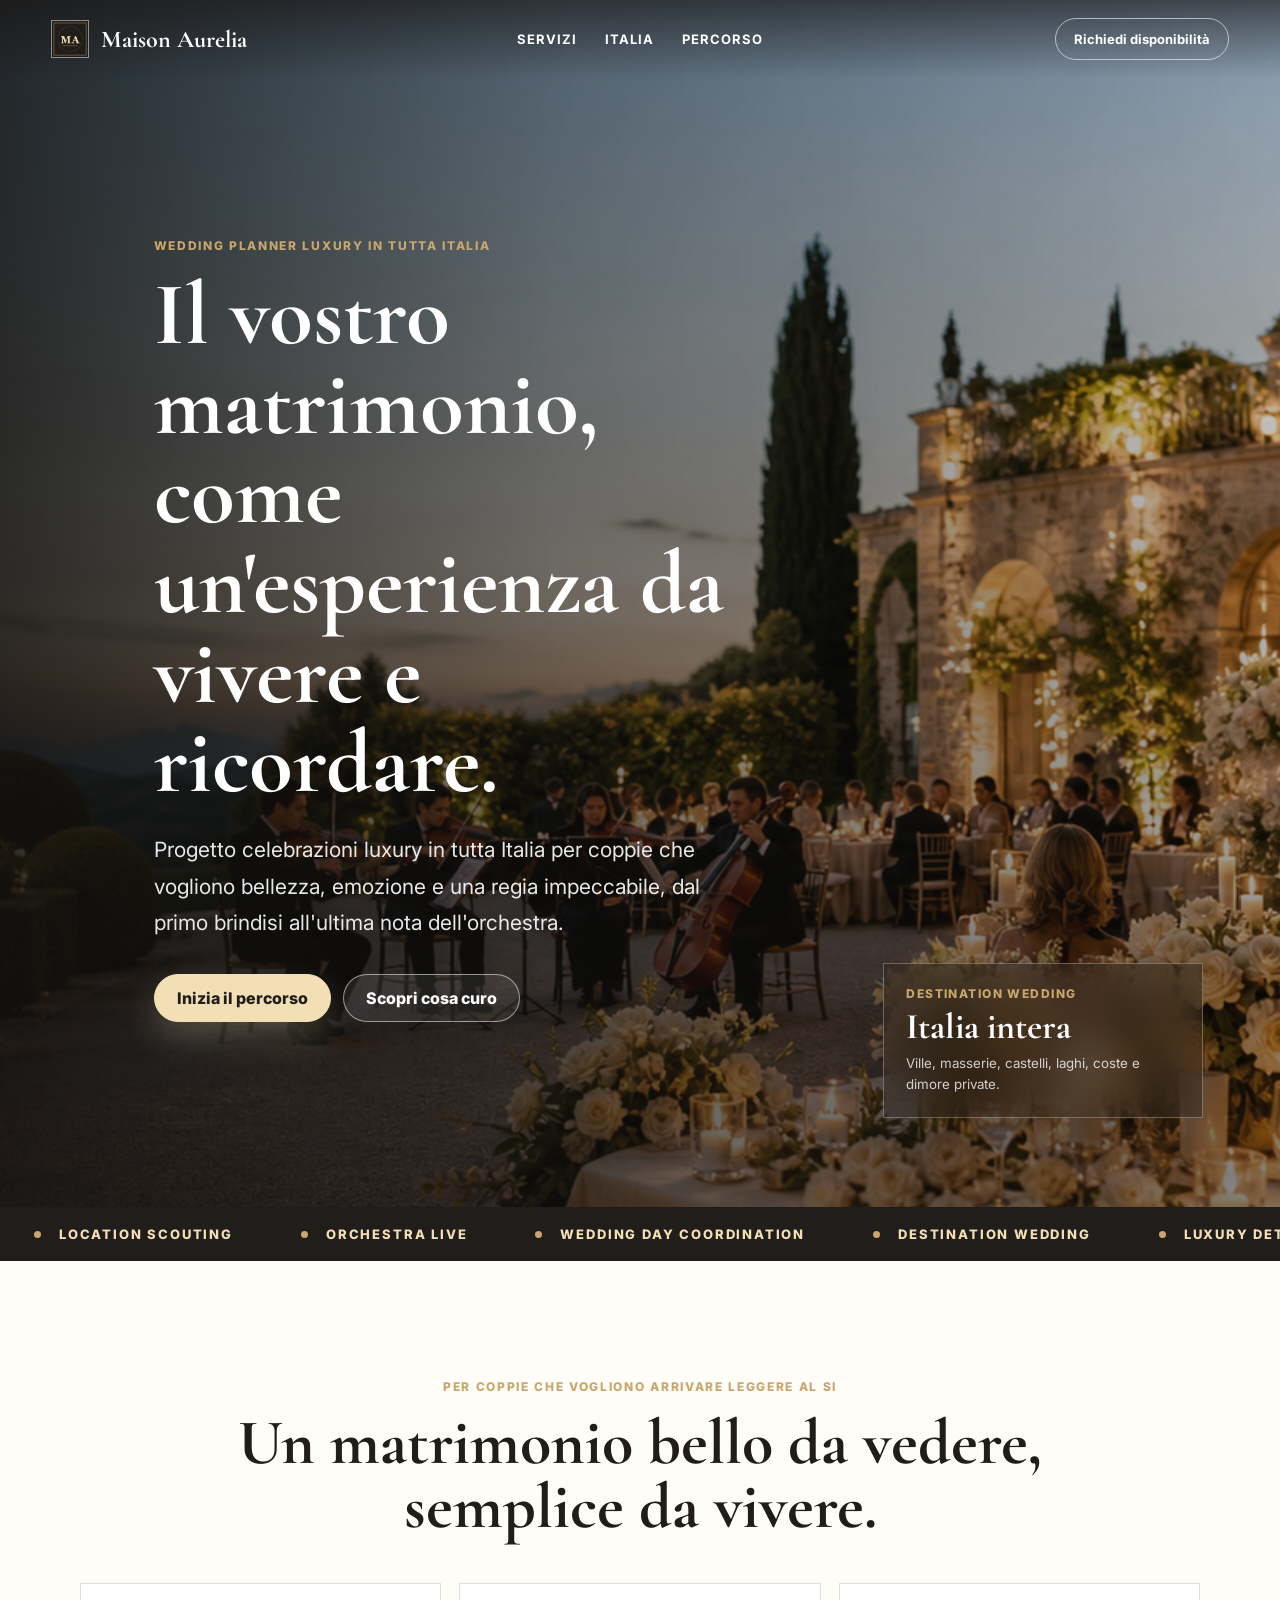
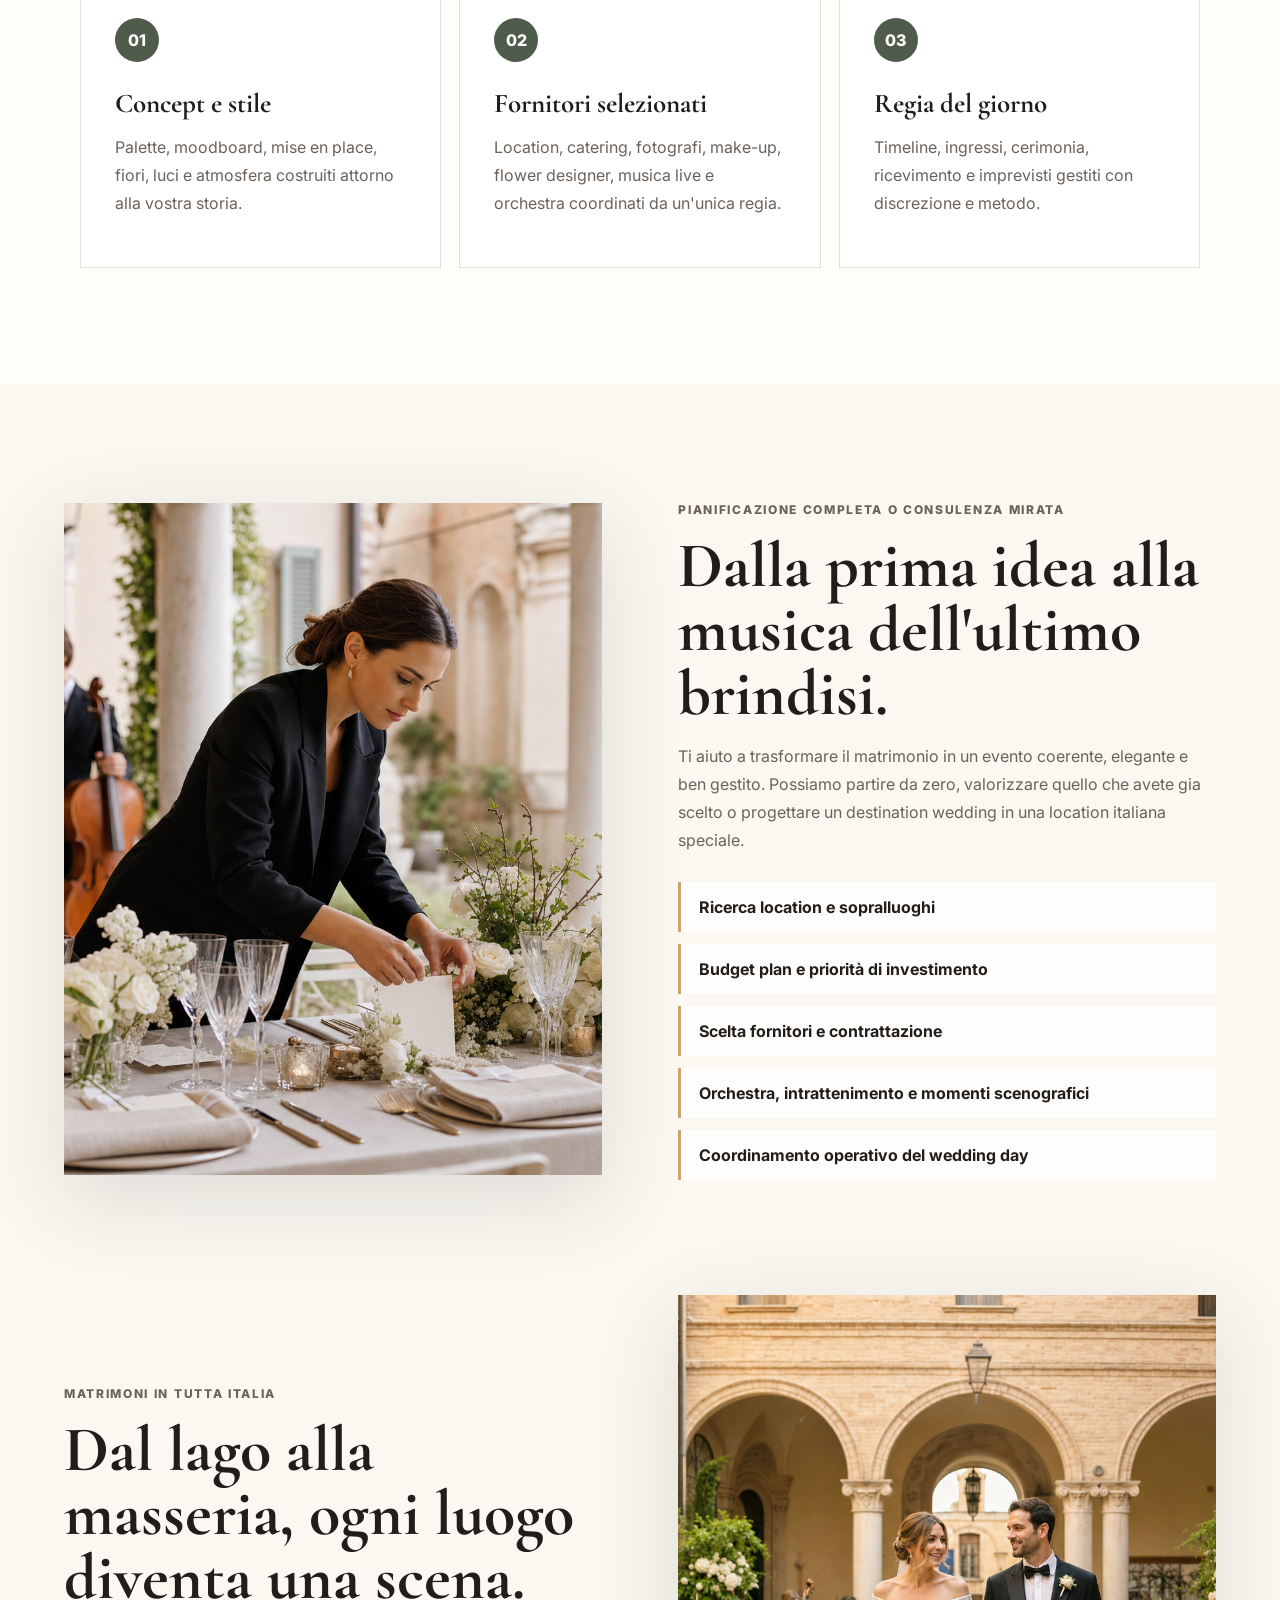
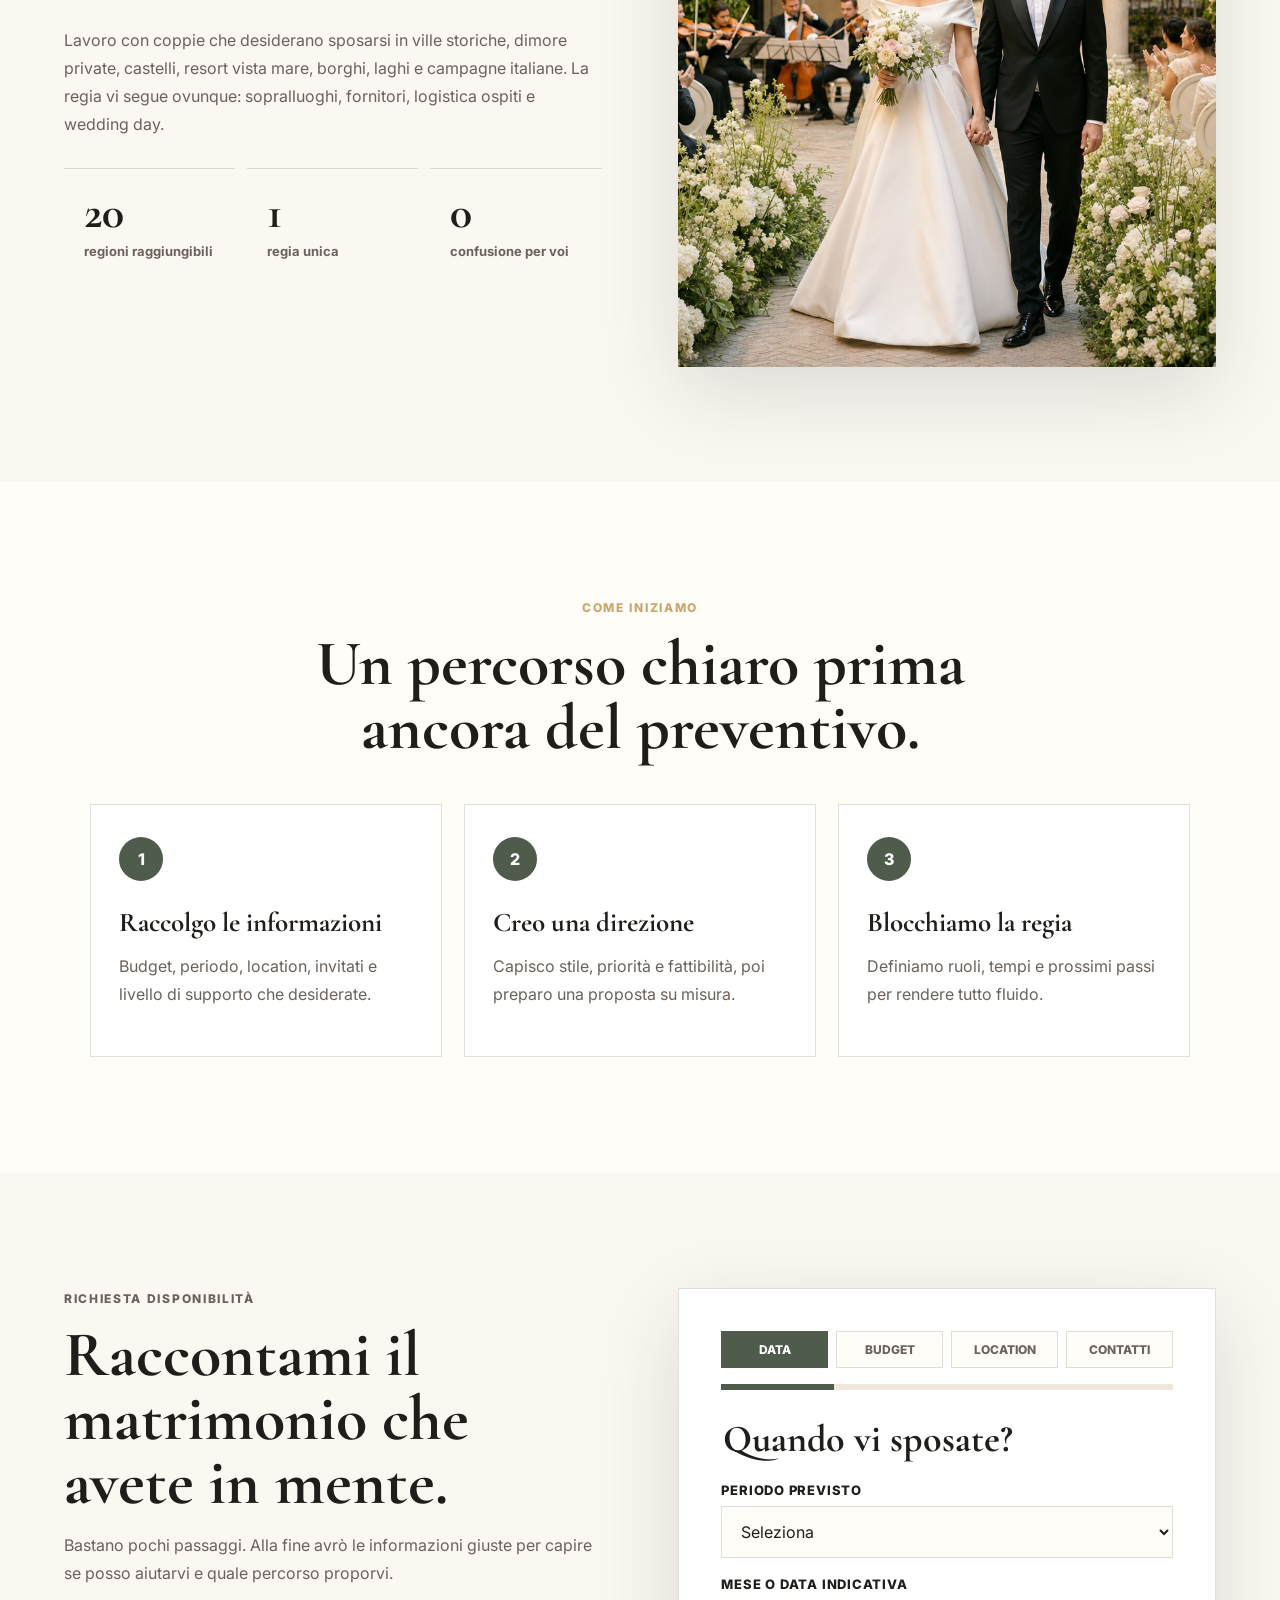
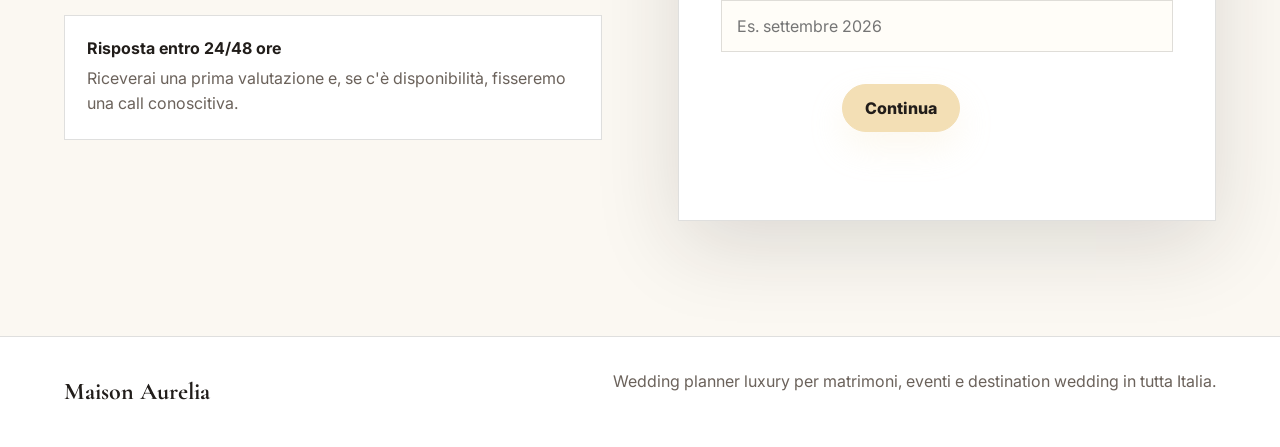
==== commit 36805fcb: "Add PNG logo for ad assets" ====
--- a/index.html
+++ b/index.html
@@ -19,8 +19,8 @@
     />
     <link rel="preconnect" href="https://fonts.googleapis.com" />
     <link rel="preconnect" href="https://fonts.gstatic.com" crossorigin />
-    <link rel="icon" href="assets/maison-aurelia-logo.svg" type="image/svg+xml" />
-    <meta property="og:image" content="https://sarazakariamkt-cyber.github.io/maison-aurelia-weddings/assets/maison-aurelia-logo.svg" />
+    <link rel="icon" href="assets/maison-aurelia-logo.png" type="image/png" />
+    <meta property="og:image" content="https://sarazakariamkt-cyber.github.io/maison-aurelia-weddings/assets/maison-aurelia-logo.png" />
     <link
       href="https://fonts.googleapis.com/css2?family=Cormorant+Garamond:wght@500;600;700&family=Inter:wght@400;500;600;700&display=swap"
       rel="stylesheet"
@@ -40,7 +40,7 @@
     <!-- End Google Tag Manager (noscript) -->
     <header class="site-header" aria-label="Navigazione principale">
       <a class="brand brand-with-mark" href="#top">
-        <img src="assets/maison-aurelia-logo.svg" alt="Maison Aurelia logo" />
+        <img src="assets/maison-aurelia-logo.png" alt="Maison Aurelia logo" />
         <span>Maison Aurelia</span>
       </a>
       <nav>
